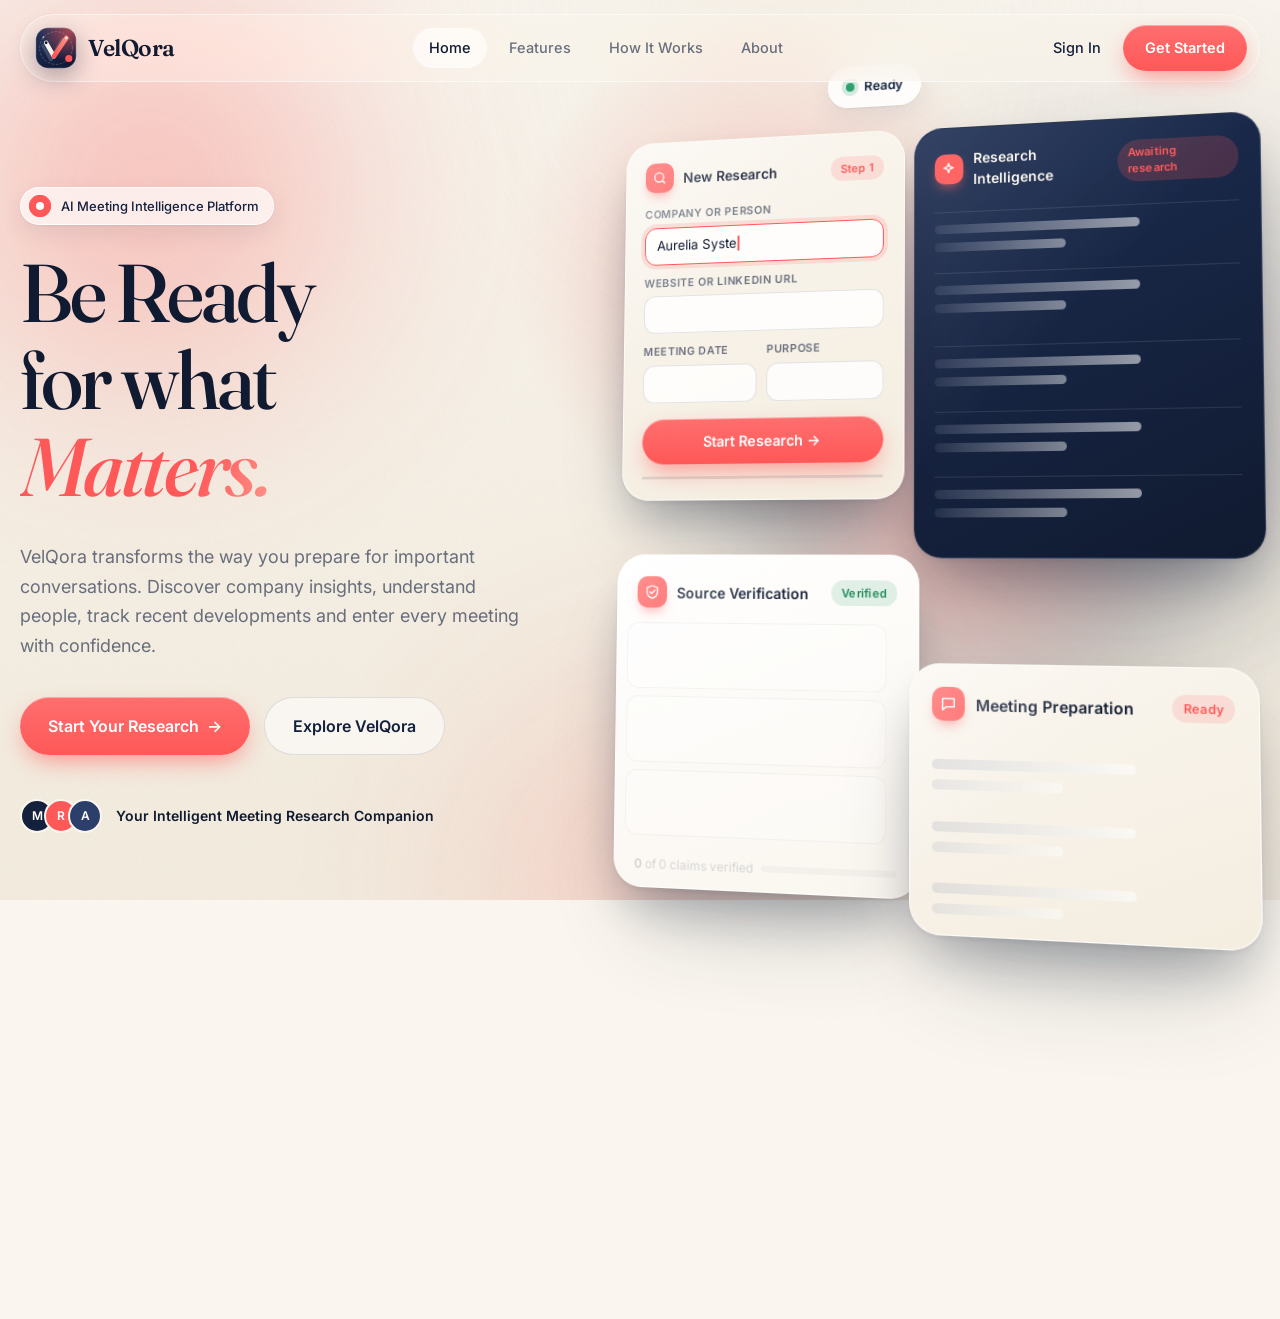
==== frontend/pages/index.html @ d05a7ef5 "Backup existing VelQora application before multi-page platform work. Co-authored-by: Cursor <cursora" ====
<!DOCTYPE html>
<html lang="en">
<head>
<meta charset="UTF-8">
<meta name="viewport" content="width=device-width, initial-scale=1">
<title>VelQora — Be Ready for what Matters</title>
<meta name="description" content="VelQora is an AI meeting intelligence platform: company insights, people research and recent developments before every important conversation.">
<link rel="icon" href="data:image/svg+xml,%3Csvg xmlns='http://www.w3.org/2000/svg' viewBox='0 0 40 40'%3E%3Crect width='40' height='40' rx='11' fill='%23182444'/%3E%3Cpath d='M10.6 15 18 28' stroke='%23F4EDE0' stroke-width='4.2' stroke-linecap='round'/%3E%3Cpath d='M18 28 29.8 10.5' stroke='%23FF5858' stroke-width='4.4' stroke-linecap='round'/%3E%3Ccircle cx='32.2' cy='30' r='2' fill='%23FF5858'/%3E%3C/svg%3E">
<link rel="preconnect" href="https://fonts.googleapis.com">
<link rel="preconnect" href="https://fonts.gstatic.com" crossorigin>
<link href="https://fonts.googleapis.com/css2?family=Fraunces:opsz,wght@9..144,400;9..144,500;9..144,600&family=Inter:wght@400;500;600&display=swap" rel="stylesheet">
<link rel="stylesheet" href="../assets/css/variables.css">
<link rel="stylesheet" href="../assets/css/global.css">
<link rel="stylesheet" href="../assets/css/animations.css">
<link rel="stylesheet" href="../assets/css/components.css">
<link rel="stylesheet" href="../assets/css/responsive.css">
</head>
<body>
<div class="sbar" id="sbar"></div>
<div class="sky"><div class="cloud c1"></div><div class="cloud c2"></div><div class="cloud c3"></div><div class="cloud c4"></div></div>
<div class="spot" id="spot"></div>
<div class="grain"></div>

<!-- NAV -->
<header class="nav" id="nav">
  <a href="#home" class="brand" aria-label="VelQora home">
    <svg class="logo" viewBox="0 0 40 40" aria-hidden="true">
      <defs>
        <linearGradient id="vqBg" x1="0" y1="0" x2=".55" y2="1"><stop offset="0" stop-color="#22355f"/><stop offset="1" stop-color="#111a38"/></linearGradient>
        <radialGradient id="vqGlow" cx=".82" cy=".08" r=".75"><stop offset="0" stop-color="#FF5858" stop-opacity=".6"/><stop offset="1" stop-color="#FF5858" stop-opacity="0"/></radialGradient>
        <linearGradient id="vqCoral" x1=".9" y1="0" x2=".2" y2="1"><stop offset="0" stop-color="#ff8f7f"/><stop offset="1" stop-color="#FF5858"/></linearGradient>
        <linearGradient id="vqCream" x1="0" y1="0" x2="1" y2="1"><stop offset="0" stop-color="#FAF6EF"/><stop offset="1" stop-color="#F4EDE0"/></linearGradient>
      </defs>
      <rect x=".8" y=".8" width="38.4" height="38.4" rx="11.5" fill="url(#vqBg)"/>
      <rect x=".8" y=".8" width="38.4" height="38.4" rx="11.5" fill="url(#vqGlow)"/>
      <rect x=".8" y=".8" width="38.4" height="38.4" rx="11.5" fill="none" stroke="#fff" stroke-opacity=".2" stroke-width="1.2"/>
      <circle class="ring" cx="20" cy="20" r="15.6" fill="none" stroke="#F4EDE0" stroke-opacity=".3" stroke-width=".75" stroke-dasharray="1.5 2.3" stroke-linecap="round"/>
      <path d="M8.2 17.8 15.2 30.4" stroke="#3e4c6d" stroke-width="4.4" stroke-linecap="round" fill="none" opacity=".9"/>
      <path d="M26.6 12.4 18.4 25.8" stroke="#fff" stroke-opacity=".16" stroke-width="4.4" stroke-linecap="round" fill="none"/>
      <path class="st a" pathLength="1" d="M10.6 15 18 28" stroke="url(#vqCream)" stroke-width="4.2" stroke-linecap="round" fill="none"/>
      <path class="st b" pathLength="1" d="M18 28 29.8 10.5" stroke="url(#vqCoral)" stroke-width="4.4" stroke-linecap="round" fill="none"/>
      <circle class="pop" style="animation-delay:.9s" cx="10.6" cy="15" r="1.35" fill="#101A30"/>
      <circle class="pop" style="animation-delay:1.1s" cx="29.8" cy="10.5" r="1.2" fill="#FAF6EF"/>
      <circle class="pop" style="animation-delay:1.2s" cx="8" cy="9.8" r=".9" fill="#b9bccb" opacity=".8"/>
      <circle class="halo2" cx="32.2" cy="30" r="3.4" fill="#FF5858" opacity=".28"/>
      <circle class="pop" style="animation-delay:1.3s" cx="32.2" cy="30" r="1.9" fill="#FF5858"/>
    </svg>
    VelQora
  </a>
  <ul class="links" id="links">
    <li><a href="#home" class="active">Home</a></li>
    <li><a href="#features">Features</a></li>
    <li><a href="#how">How It Works</a></li>
    <li><a href="#about">About</a></li>
  </ul>
  <div class="nav-r">
    <a href="signin.html" class="signin" id="signinLink">Sign In</a>
    <a href="#research" class="btn btn-coral mag">Get Started</a>
    <button class="burger" id="burger" aria-label="Menu"><i></i><i></i><i></i></button>
  </div>
</header>

<main id="home">
  <section class="hero">
    <div>
      <div class="eyebrow rise" style="animation-delay:.1s"><span class="dot"></span>AI Meeting Intelligence Platform</div>
      <h1 aria-label="Be Ready for what Matters.">
        <span class="line"><span class="w" style="animation-delay:.25s">Be</span> <span class="w" style="animation-delay:.33s">Ready</span></span>
        <span class="line"><span class="w" style="animation-delay:.41s">for</span> <span class="w" style="animation-delay:.49s">what</span></span>
        <span class="line"><span class="w" style="animation-delay:.57s"><em>Matters.</em></span></span>
      </h1>
      <p class="lead rise" style="animation-delay:.8s">VelQora transforms the way you prepare for important conversations. Discover company insights, understand people, track recent developments and enter every meeting with confidence.</p>
      <div class="cta rise" style="animation-delay:.95s">
        <a href="#research" class="btn btn-coral mag">Start Your Research <span class="arr">→</span></a>
        <a href="#features" class="btn btn-ghost mag">Explore VelQora</a>
      </div>
      <div class="trust rise" style="animation-delay:1.1s">
        <div class="avatars"><span>M</span><span>R</span><span>A</span></div>
        <span><strong>Your Intelligent Meeting Research Companion</strong></span>
      </div>
    </div>

    <!-- PRODUCT PREVIEW -->
    <div class="scene" id="scene" aria-label="VelQora research workspace preview">
      <div class="stage" id="stage">
        <div class="halo"></div>

        <!-- A. Input -->
        <div class="slot" id="research" style="left:0;top:10px;width:290px;--z:70px;--d:.5s">
          <div class="float" style="--fd:7s">
            <div class="card cream">
              <div class="ch"><div class="ct"><span class="ico"><svg viewBox="0 0 24 24"><circle cx="11" cy="11" r="7"/><path d="m20 20-3.5-3.5"/></svg></span>New Research</div><span class="chip">Step 1</span></div>
              <div class="field"><label>Company or Person</label><div class="inp focus" id="f1"><span id="t1"></span><i class="caret"></i><input id="i1" name="entity" type="text" maxlength="120" autocomplete="off" spellcheck="false" aria-label="Company or person"></div></div>
              <div class="field"><label>Website or LinkedIn URL</label><div class="inp" id="f2"><span id="t2"></span><input id="i2" name="url" type="text" maxlength="300" autocomplete="off" spellcheck="false" aria-label="Website or LinkedIn URL"></div></div>
              <div class="row2">
                <div class="field"><label>Meeting Date</label><div class="inp" id="f3"><span id="t3"></span><input id="i3" name="meeting_time" type="text" maxlength="80" autocomplete="off" aria-label="Meeting date and time"></div></div>
                <div class="field"><label>Purpose</label><div class="inp" id="f4"><span id="t4"></span><input id="i4" name="purpose" type="text" maxlength="200" autocomplete="off" aria-label="Meeting purpose"></div></div>
              </div>
              <button class="btn btn-coral go mag" id="goBtn">Start Research →</button>
              <div class="progress" id="prog"><i></i></div>
              <div class="vq-msg" id="vqMsg" role="alert" hidden></div>
            </div>
          </div>
        </div>

        <!-- B. Intelligence -->
        <div class="slot" style="right:0;top:0;width:340px;--z:30px;--d:.7s">
          <div class="float" style="--fd:8s;--fdl:-2s">
            <div class="card navy" id="intel"></div>
          </div>
        </div>

        <!-- C. Sources -->
        <div class="slot" style="left:14px;bottom:20px;width:300px;--z:110px;--d:.9s">
          <div class="float" style="--fd:6.5s;--fdl:-1s">
            <div class="card soft" id="sources"></div>
          </div>
        </div>

        <!-- D. Prep -->
        <div class="slot" style="right:6px;bottom:0;width:310px;--z:150px;--d:1.1s">
          <div class="float" style="--fd:7.5s;--fdl:-3s">
            <div class="card cream" id="prep"></div>
          </div>
        </div>

        <div class="slot badge-slot" style="left:46%;top:-18px;--z:190px;--d:1.4s">
          <div class="float" style="--fd:5s"><div class="badge" id="badge"><i></i><span id="statusTxt" aria-live="polite">Ready</span></div></div>
        </div>
      </div>
    </div>
  </section>

  <section class="strip">
    <div class="strip-grid" id="features">
      <div class="mini io" style="--i:0"><span class="ico"><svg viewBox="0 0 24 24"><path d="M3 21h18M5 21V7l7-4 7 4v14M9 9h1M14 9h1M9 13h1M14 13h1"/></svg></span><h3>Company Insights</h3><p>Overview, strategy and market position in one place.</p></div>
      <div class="mini io" style="--i:1"><span class="ico"><svg viewBox="0 0 24 24"><circle cx="9" cy="8" r="3.5"/><path d="M2.5 20c.6-3.6 3.2-5.5 6.5-5.5s5.9 1.9 6.5 5.5M16 4.5a3.5 3.5 0 0 1 0 7M18 14.8c2 .6 3.2 2.3 3.5 5.2"/></svg></span><h3>People Intelligence</h3><p>Know who you're meeting and what drives them.</p></div>
      <div class="mini io" style="--i:2"><span class="ico"><svg viewBox="0 0 24 24"><path d="M3 17l5-5 4 4 8-9M15 7h5v5"/></svg></span><h3>Recent Developments</h3><p>News, launches and moves that changed this week.</p></div>
      <div class="mini io" style="--i:3"><span class="ico"><svg viewBox="0 0 24 24"><path d="M12 3l8 3v6c0 4.5-3.2 7.8-8 9-4.8-1.2-8-4.5-8-9V6l8-3zM8.5 12l2.5 2.5L16 9.5"/></svg></span><h3>Verified Sources</h3><p>Every claim traced back to a timestamped source.</p></div>
    </div>
    <div class="how io" id="how">
      <span class="lbl">How it works</span>
      <div class="step"><b>1</b>Enter who you're meeting</div>
      <div class="step"><b>2</b>VelQora researches &amp; verifies</div>
      <div class="step"><b>3</b>Walk in prepared</div>
    </div>
    <p class="about io" id="about"><strong>VelQora</strong> — built for people whose next conversation matters.</p>
  </section>
</main>

<script src="../assets/js/app.js"></script>
<script src="../assets/js/api.js"></script>
<script src="../assets/js/auth.js"></script>
<script src="../assets/js/briefing.js"></script>
<script src="../assets/js/research.js"></script>
</body>
</html>
---- frontend/assets/css/variables.css ----
/* VelQora design tokens — extracted unchanged from the original single-file frontend */
:root{
  --coral:#FF5858; --navy:#14213D; --cream:#F4EDE0; --soft:#FAF6EF; --deep:#101A30;
  --ink-60:rgba(20,33,61,.62); --ink-12:rgba(20,33,61,.12);
  --r-lg:28px; --r-md:18px; --r-sm:12px;
  --shadow-1:0 1px 2px rgba(16,26,48,.06),0 8px 24px rgba(16,26,48,.08);
  --shadow-3d:0 2px 4px rgba(16,26,48,.06),0 24px 48px -12px rgba(16,26,48,.28),0 48px 90px -30px rgba(16,26,48,.3);
  --serif:'Fraunces',Georgia,serif; --sans:'Inter',system-ui,sans-serif;
  --ease:cubic-bezier(.22,1,.36,1);
  --spring:cubic-bezier(.34,1.56,.64,1);
}
---- frontend/assets/css/global.css ----
/* Global reset and base element rules (unchanged) */
*{box-sizing:border-box;margin:0;padding:0}
html{scroll-behavior:smooth}
body{font-family:var(--sans);color:var(--deep);background:var(--soft);overflow-x:hidden;-webkit-font-smoothing:antialiased;line-height:1.5}
a{color:inherit;text-decoration:none}
button{font:inherit;cursor:pointer;border:0;background:none;color:inherit}
[id]{scroll-margin-top:100px}
---- frontend/assets/css/animations.css ----
/* All @keyframes (unchanged) */
@keyframes drift1{to{transform:translate(160px,110px) scale(1.15)}}
@keyframes drift2{to{transform:translate(-140px,90px) scale(1.1)}}
@keyframes drift3{to{transform:translate(120px,-80px) scale(1.2)}}
@keyframes navIn{from{opacity:0;transform:translateX(-50%) translateY(-24px)}}
@keyframes spin{to{transform:rotate(360deg)}}
@keyframes draw{to{stroke-dashoffset:0}}
@keyframes pop{from{opacity:0;transform:scale(0)}to{opacity:1;transform:scale(1)}}
@keyframes beat{50%{transform:scale(1.5);opacity:.35}}
@keyframes ping{from{transform:scale(1);opacity:.8}to{transform:scale(2);opacity:0}}
@keyframes wordIn{to{transform:none;opacity:1;filter:blur(0)}}
@keyframes shine{from{background-position:120% 0}to{background-position:-120% 0}}
@keyframes rise{to{opacity:1;transform:none;filter:blur(0)}}
@keyframes pulse{to{transform:translateZ(-120px) scale(1.12);opacity:.8}}
@keyframes cardIn{from{opacity:0;transform:translateZ(calc(var(--z,0px) - 380px)) translateY(80px) rotateX(24deg) rotateZ(-3deg)}to{opacity:1;transform:translateZ(var(--z,0))}}
@keyframes floaty{from{transform:translateY(-8px) rotateZ(-.4deg)}to{transform:translateY(10px) rotateZ(.4deg)}}
@keyframes blink{50%{opacity:0}}
@keyframes load{to{width:100%}}
@keyframes shim{from{background-position:200% 0}to{background-position:-200% 0}}
@keyframes dotpulse{0%{box-shadow:0 0 0 0 rgba(255,88,88,.5)}100%{box-shadow:0 0 0 9px rgba(255,88,88,0)}}
---- frontend/assets/css/components.css ----
/* Atmosphere, navbar, hero, 3D stage, cards, streaming states, lower strip (unchanged) */
/* ---------- Atmosphere ---------- */
.sky{position:fixed;inset:0;z-index:-3;overflow:hidden;background:linear-gradient(180deg,var(--soft),var(--cream) 90%)}
.cloud{position:absolute;border-radius:50%;filter:blur(90px);opacity:.75;will-change:transform}
.c1{width:620px;height:620px;left:-160px;top:-120px;background:radial-gradient(circle,rgba(255,88,88,.55),transparent 68%);animation:drift1 22s ease-in-out infinite alternate}
.c2{width:700px;height:700px;right:-200px;top:60px;background:radial-gradient(circle,rgba(20,33,61,.38),transparent 68%);animation:drift2 26s ease-in-out infinite alternate}
.c3{width:560px;height:560px;left:30%;bottom:-260px;background:radial-gradient(circle,rgba(255,88,88,.32),transparent 70%);animation:drift3 30s ease-in-out infinite alternate}
.c4{width:480px;height:480px;left:42%;top:-200px;background:radial-gradient(circle,rgba(244,237,224,1),transparent 70%);animation:drift2 18s ease-in-out infinite alternate-reverse}
.spot{position:fixed;left:0;top:0;width:560px;height:560px;border-radius:50%;pointer-events:none;z-index:-2;
  background:radial-gradient(circle,rgba(255,88,88,.26),rgba(255,88,88,0) 65%);
  transform:translate(var(--sx,60vw),var(--sy,30vh)) translate(-50%,-50%);transition:transform .35s ease-out}
.grain{position:fixed;inset:0;z-index:-1;pointer-events:none;opacity:.08;mix-blend-mode:multiply;
  background-image:url("data:image/svg+xml,%3Csvg xmlns='http://www.w3.org/2000/svg' width='160' height='160'%3E%3Cfilter id='n'%3E%3CfeTurbulence type='fractalNoise' baseFrequency='.9' numOctaves='2'/%3E%3C/filter%3E%3Crect width='100%25' height='100%25' filter='url(%23n)'/%3E%3C/svg%3E")}
.sbar{position:fixed;top:0;left:0;height:3px;width:100%;z-index:80;transform-origin:0 50%;transform:scaleX(var(--p,0));
  background:linear-gradient(90deg,var(--coral),#ffa08f)}
/* ---------- Navbar ---------- */
.nav{position:fixed;top:14px;left:50%;transform:translateX(-50%);width:min(1240px,calc(100% - 28px));z-index:50;
  display:flex;align-items:center;justify-content:space-between;padding:10px 12px 10px 14px;border-radius:999px;
  background:rgba(250,246,239,.35);backdrop-filter:blur(18px) saturate(1.4);-webkit-backdrop-filter:blur(18px) saturate(1.4);
  border:1px solid rgba(255,255,255,.55);transition:background .4s,box-shadow .4s;animation:navIn 1s var(--ease) both}
.nav.scrolled{background:rgba(250,246,239,.78);box-shadow:var(--shadow-1)}
.brand{display:flex;align-items:center;gap:11px;font-family:var(--serif);font-weight:600;font-size:23px;letter-spacing:-.02em;color:var(--deep)}
.logo{width:42px;height:42px;overflow:visible;filter:drop-shadow(0 8px 12px rgba(16,26,48,.35));transition:transform .7s var(--spring)}
.brand:hover .logo{transform:rotate(-8deg) scale(1.1)}
.logo .ring{transform-origin:20px 20px;animation:spin 48s linear infinite}
.brand:hover .logo .ring{animation-duration:7s}
.logo .st{stroke-dasharray:1 1;stroke-dashoffset:1;animation:draw 1.1s var(--ease) forwards}
.logo .st.a{animation-delay:.35s}
.logo .st.b{animation-delay:.65s}
.logo .pop{opacity:0;transform-box:fill-box;transform-origin:center;animation:pop .7s var(--spring) forwards}
.logo .halo2{transform-box:fill-box;transform-origin:center;animation:pop .7s var(--spring) 1.4s forwards,beat 2.6s ease-in-out 2.2s infinite}
.links{display:flex;gap:6px;list-style:none}
.links a{display:block;padding:9px 16px;border-radius:999px;font-size:14.5px;font-weight:500;color:var(--ink-60);transition:.3s}
.links a:hover,.links a.active{color:var(--deep);background:rgba(255,255,255,.6)}
.nav-r{display:flex;align-items:center;gap:6px}
.signin{padding:10px 16px;font-size:14.5px;font-weight:500;border-radius:999px;color:var(--navy);transition:.3s}
.signin:hover{background:rgba(255,255,255,.6)}
.btn{position:relative;display:inline-flex;align-items:center;gap:8px;padding:12px 22px;border-radius:999px;font-weight:600;font-size:14.5px;
  transition:transform .35s var(--ease),box-shadow .35s,translate .3s var(--ease),opacity .3s;overflow:hidden}
.btn-coral{background:linear-gradient(180deg,#ff6e6e,var(--coral));color:#fff;box-shadow:0 1px 0 rgba(255,255,255,.4) inset,0 10px 24px -6px rgba(255,88,88,.65)}
.btn-coral:hover{transform:translateY(-2px);box-shadow:0 1px 0 rgba(255,255,255,.4) inset,0 16px 30px -6px rgba(255,88,88,.75)}
.btn-coral::after{content:"";position:absolute;top:0;left:-60%;width:40%;height:100%;background:linear-gradient(90deg,transparent,rgba(255,255,255,.5),transparent);transform:skewX(-20deg);transition:left .7s var(--ease)}
.btn-coral:hover::after{left:130%}
.btn-ghost{background:rgba(255,255,255,.55);border:1px solid var(--ink-12);color:var(--navy);backdrop-filter:blur(8px)}
.btn-ghost:hover{background:#fff;transform:translateY(-2px)}
.btn.busy{pointer-events:none;opacity:.88}
.burger{display:none;width:42px;height:42px;border-radius:50%;background:rgba(255,255,255,.6);align-items:center;justify-content:center;flex-direction:column;gap:5px}
.burger i{display:block;width:18px;height:2px;background:var(--deep);border-radius:2px;transition:.3s}
.burger.open i:nth-child(1){transform:translateY(7px) rotate(45deg)}
.burger.open i:nth-child(2){opacity:0}
.burger.open i:nth-child(3){transform:translateY(-7px) rotate(-45deg)}
/* ---------- Hero ---------- */
.hero{min-height:100vh;display:grid;grid-template-columns:minmax(0,.95fr) minmax(0,1.05fr);align-items:center;gap:40px;
  width:min(1240px,calc(100% - 40px));margin:0 auto;padding:130px 0 60px}
.eyebrow{display:inline-flex;align-items:center;gap:10px;padding:7px 14px 7px 8px;border-radius:999px;background:rgba(255,255,255,.65);
  border:1px solid rgba(255,255,255,.9);box-shadow:var(--shadow-1);font-size:13px;font-weight:500;color:var(--navy);margin-bottom:28px}
.eyebrow .dot{width:22px;height:22px;border-radius:50%;background:var(--coral);display:grid;place-items:center;position:relative}
.eyebrow .dot::before{content:"";width:8px;height:8px;border-radius:50%;background:#fff}
.eyebrow .dot::after{content:"";position:absolute;inset:0;border-radius:50%;border:2px solid var(--coral);animation:ping 2s infinite}
h1{font-family:var(--serif);font-weight:500;font-size:clamp(46px,6.4vw,92px);line-height:.98;letter-spacing:-.035em;color:var(--deep)}
h1 .line{display:block;padding-bottom:.08em}
h1 .w{display:inline-block;opacity:0;transform:translateY(60%) scale(.96);filter:blur(18px);animation:wordIn 1.2s var(--ease) forwards}
h1 em{font-style:italic;background:linear-gradient(110deg,var(--coral) 30%,#ffb1a3 50%,var(--coral) 70%);background-size:250% 100%;
  -webkit-background-clip:text;background-clip:text;color:transparent;animation:shine 5s linear infinite}
.lead{margin-top:28px;max-width:520px;font-size:18px;color:var(--ink-60);line-height:1.65}
.cta{display:flex;flex-wrap:wrap;gap:14px;margin-top:36px}
.cta .btn{padding:16px 28px;font-size:16px}
.cta .btn-coral .arr{transition:transform .35s var(--ease)}
.cta .btn-coral:hover .arr{transform:translateX(5px)}
.trust{display:flex;align-items:center;gap:14px;margin-top:44px;font-size:14px;color:var(--ink-60)}
.avatars{display:flex}
.avatars span{width:34px;height:34px;border-radius:50%;border:2px solid var(--soft);margin-left:-10px;display:grid;place-items:center;font-size:12px;font-weight:600;color:#fff}
.avatars span:first-child{margin-left:0;background:var(--navy)}
.avatars span:nth-child(2){background:var(--coral)}
.avatars span:nth-child(3){background:#2c3f6b}
.trust strong{color:var(--deep);font-weight:600}
.rise{opacity:0;transform:translateY(26px);filter:blur(6px);animation:rise 1s var(--ease) forwards}
/* ---------- 3D Stage ---------- */
.scene{perspective:1600px;perspective-origin:50% 40%;height:760px;position:relative;transform:translateY(calc(var(--scroll,0) * -.05px))}
.stage{position:absolute;inset:0;transform-style:preserve-3d;transform:rotateX(var(--rx,4deg)) rotateY(var(--ry,-12deg));transition:transform .25s ease-out}
.halo{position:absolute;left:8%;top:12%;width:84%;height:76%;border-radius:50%;background:radial-gradient(circle,rgba(255,88,88,.35),rgba(20,33,61,.15) 55%,transparent 72%);filter:blur(50px);transform:translateZ(-120px);animation:pulse 8s ease-in-out infinite alternate}
.slot{position:absolute;transform-style:preserve-3d;transform:translateZ(var(--z,0));opacity:0;animation:cardIn 1.3s var(--ease) forwards;animation-delay:var(--d,.5s)}
.float{transform-style:preserve-3d;animation:floaty var(--fd,7s) ease-in-out infinite alternate;animation-delay:var(--fdl,0s)}
.card{position:relative;border-radius:var(--r-lg);padding:20px;box-shadow:var(--shadow-3d);transform-style:preserve-3d;
  border:1px solid rgba(255,255,255,.7);will-change:transform;
  transform:perspective(900px) rotateX(var(--tx,0deg)) rotateY(var(--ty,0deg));
  transition:transform .25s ease-out,box-shadow .5s}
.card::before{content:"";position:absolute;inset:0;border-radius:inherit;pointer-events:none;
  background:linear-gradient(135deg,rgba(255,255,255,.55),transparent 40%);opacity:.7}
.card::after{content:"";position:absolute;inset:0;border-radius:inherit;pointer-events:none;opacity:0;transition:opacity .4s;
  background:radial-gradient(260px circle at var(--mx,50%) var(--my,50%),rgba(255,255,255,.5),transparent 60%)}
.card.navy::after{background:radial-gradient(260px circle at var(--mx,50%) var(--my,50%),rgba(255,120,110,.28),transparent 60%)}
.card:hover{transform:perspective(900px) translateZ(40px) rotateX(var(--tx,0deg)) rotateY(var(--ty,0deg)) scale(1.025);box-shadow:0 2px 4px rgba(16,26,48,.06),0 40px 70px -14px rgba(16,26,48,.4)}
.card:hover::after{opacity:1}
.card.cream{background:linear-gradient(160deg,var(--soft),var(--cream))}
.card.soft{background:linear-gradient(160deg,#fff,var(--soft))}
.card.navy{background:linear-gradient(155deg,#1d2e53,var(--deep));color:var(--soft);border-color:rgba(255,255,255,.12)}
.card.navy::before{background:linear-gradient(135deg,rgba(255,255,255,.14),transparent 45%)}
.ch{display:flex;align-items:center;justify-content:space-between;margin-bottom:14px}
.ct{display:flex;align-items:center;gap:10px;font-weight:600;font-size:14px}
.ico{width:30px;height:30px;border-radius:10px;background:var(--coral);display:grid;place-items:center;box-shadow:0 6px 12px -4px rgba(255,88,88,.7)}
.ico svg{width:16px;height:16px;stroke:#fff;fill:none;stroke-width:2;stroke-linecap:round;stroke-linejoin:round}
.chip{font-size:11px;font-weight:600;padding:4px 10px;border-radius:999px;background:rgba(255,88,88,.14);color:var(--coral);letter-spacing:.02em}
.navy .chip{background:rgba(255,88,88,.2)}
.chip.ok{background:rgba(46,160,110,.14);color:#1f8a5b}
/* input card */
.field{margin-bottom:10px}
.field label{display:block;font-size:11px;font-weight:600;color:var(--ink-60);text-transform:uppercase;letter-spacing:.06em;margin-bottom:5px}
.inp{display:flex;align-items:center;min-height:38px;padding:0 12px;border-radius:var(--r-sm);background:rgba(255,255,255,.8);border:1px solid var(--ink-12);font-size:13.5px;color:var(--deep);transition:.3s;white-space:nowrap;overflow:hidden}
.inp.focus{border-color:var(--coral);box-shadow:0 0 0 4px rgba(255,88,88,.15)}
.caret{display:inline-block;width:1.5px;height:15px;background:var(--coral);margin-left:1px;animation:blink 1s steps(2) infinite}
.row2{display:grid;grid-template-columns:1fr 1fr;gap:10px}
.go{width:100%;margin-top:6px;justify-content:center;padding:12px}
.progress{height:3px;border-radius:3px;background:var(--ink-12);margin-top:12px;overflow:hidden}
.progress i{display:block;height:100%;width:0;background:linear-gradient(90deg,var(--coral),#ff9a8a);border-radius:3px}
.progress.run i{animation:load 7s linear forwards}
/* streaming states */
.sec,.src,.pgroup,.verify{transition:opacity .6s,transform .7s var(--ease)}
.pending{position:relative;transform:translateY(8px)}
.pending>*{opacity:0}
.pending::after{content:"";position:absolute;left:0;top:12px;height:9px;width:68%;border-radius:6px;
  background:linear-gradient(90deg,rgba(130,140,170,.18),rgba(255,255,255,.55),rgba(130,140,170,.18));background-size:200% 100%;animation:shim 1.3s linear infinite}
.pending::before{content:"";position:absolute;left:0;top:30px;height:9px;width:44%;border-radius:6px;
  background:linear-gradient(90deg,rgba(130,140,170,.14),rgba(255,255,255,.45),rgba(130,140,170,.14));background-size:200% 100%;animation:shim 1.3s linear infinite .2s}
.wd{display:inline-block;opacity:0;filter:blur(5px);transform:translateY(3px);transition:opacity .45s,filter .45s,transform .45s}
.wd.on{opacity:1;filter:none;transform:none}
/* intelligence card */
.sec{padding:10px 0;border-top:1px solid rgba(255,255,255,.1)}
.sec:first-of-type{border-top:0;padding-top:0}
.sec h4{font-size:10.5px;text-transform:uppercase;letter-spacing:.1em;color:var(--coral);margin-bottom:5px;font-weight:600}
.sec p,.sec li{font-size:12.5px;line-height:1.5;color:rgba(250,246,239,.82)}
.sec ul{list-style:none}
.sec li{display:flex;gap:8px;padding:2px 0}
.sec li::before{content:"";flex:none;width:5px;height:5px;border-radius:50%;background:var(--coral);margin-top:7px}
.people{display:flex;gap:8px;flex-wrap:wrap}
.person{display:flex;align-items:center;gap:8px;padding:5px 10px 5px 5px;border-radius:999px;background:rgba(255,255,255,.08);font-size:12px}
.person b{width:22px;height:22px;border-radius:50%;background:var(--coral);display:grid;place-items:center;font-size:10px;color:#fff}
.person small{opacity:.6;margin-left:2px}
.tags{display:flex;gap:6px;flex-wrap:wrap}
.tags span{font-size:11px;padding:3px 9px;border-radius:999px;border:1px solid rgba(255,255,255,.18);color:rgba(250,246,239,.85)}
/* sources */
.src{display:flex;align-items:center;gap:10px;padding:9px 10px;margin-bottom:7px;border-radius:var(--r-sm);background:rgba(255,255,255,.75);border:1px solid var(--ink-12)}
.src:not(.pending):hover{transform:translateX(4px);background:#fff}
.src.pending::after,.src.pending::before{display:none}
.src.pending{opacity:.35;transform:translateX(-10px)}
.src.pending>*{opacity:.0}
.src .fav{width:26px;height:26px;border-radius:8px;background:var(--navy);color:var(--cream);font-size:11px;font-weight:600;display:grid;place-items:center;flex:none}
.src .m{flex:1;min-width:0}
.src .m b{display:block;font-size:12.5px;font-weight:600;white-space:nowrap;overflow:hidden;text-overflow:ellipsis}
.src .m a{font-size:11px;color:var(--coral)}
.src .m a:hover{text-decoration:underline}
.src time{font-size:10.5px;color:var(--ink-60);white-space:nowrap}
.tick{width:18px;height:18px;border-radius:50%;background:#2ea06e;display:grid;place-items:center;flex:none;transform:scale(0);transition:transform .5s var(--spring) .3s}
.tick svg{width:10px;height:10px;stroke:#fff;fill:none;stroke-width:3;stroke-linecap:round;stroke-linejoin:round}
.src:not(.pending) .tick{transform:scale(1)}
.verify{display:flex;align-items:center;gap:8px;margin-top:10px;font-size:12px;color:var(--ink-60)}
.verify .bar{flex:1;height:6px;border-radius:6px;background:var(--ink-12);overflow:hidden}
.verify .bar i{display:block;height:100%;width:var(--pct,90%);border-radius:6px;background:linear-gradient(90deg,#2ea06e,#6ad3a0);transition:width 1.6s var(--ease)}
.verify.pending::before,.verify.pending::after{display:none}
.verify.pending .bar i{width:0}
.verify.pending>*{opacity:.25}
/* prep */
.pgroup{margin-bottom:10px}
.pgroup:last-child{margin-bottom:0}
.pgroup h4{font-size:10.5px;text-transform:uppercase;letter-spacing:.1em;color:var(--coral);font-weight:600;margin-bottom:5px}
.pgroup li{list-style:none;display:flex;gap:8px;font-size:12.5px;padding:2.5px 0;color:var(--navy)}
.pgroup li::before{content:"→";color:var(--coral);font-weight:600}
/* floating status badge */
.badge{position:absolute;white-space:nowrap;padding:9px 16px;border-radius:999px;background:rgba(255,255,255,.88);backdrop-filter:blur(10px);box-shadow:var(--shadow-1);
  font-size:12px;font-weight:600;color:var(--navy);display:flex;align-items:center;gap:9px;border:1px solid #fff;transform:translateX(-50%)}
.badge i{width:8px;height:8px;border-radius:50%;background:#2ea06e;box-shadow:0 0 0 4px rgba(46,160,110,.2);transition:.4s}
.badge.busy i{background:var(--coral);animation:dotpulse 1s ease-in-out infinite}
/* ---------- Lower strip ---------- */
.strip{width:min(1240px,calc(100% - 40px));margin:0 auto;padding:0 0 70px;display:grid;gap:18px}
.strip-grid{display:grid;grid-template-columns:repeat(4,1fr);gap:16px}
.mini{padding:22px;border-radius:var(--r-md);background:rgba(255,255,255,.55);border:1px solid rgba(255,255,255,.9);backdrop-filter:blur(10px);box-shadow:var(--shadow-1);transition:transform .5s var(--ease),box-shadow .5s,opacity .9s var(--ease)}
.mini:hover{transform:translateY(-6px) rotateX(4deg);box-shadow:var(--shadow-3d)}
.mini .ico{margin-bottom:14px}
.mini h3{font-family:var(--serif);font-weight:500;font-size:19px;margin-bottom:4px}
.mini p{font-size:13.5px;color:var(--ink-60)}
.how{display:flex;flex-wrap:wrap;align-items:center;gap:12px;padding:20px 24px;border-radius:var(--r-lg);background:var(--deep);color:var(--soft);box-shadow:var(--shadow-3d)}
.how .lbl{font-family:var(--serif);font-size:20px;margin-right:auto}
.step{display:flex;align-items:center;gap:10px;font-size:14px}
.step b{width:28px;height:28px;border-radius:50%;background:var(--coral);display:grid;place-items:center;font-size:13px}
.step+.step::before{content:"";width:36px;height:1px;background:rgba(255,255,255,.25);margin-right:6px}
.about{text-align:center;font-size:13.5px;color:var(--ink-60);padding-top:10px}
.about strong{font-family:var(--serif);color:var(--deep)}
.js .io{opacity:0;transform:translateY(40px) scale(.97);filter:blur(6px);transition:opacity .9s var(--ease),transform .9s var(--ease),filter .9s var(--ease);transition-delay:calc(var(--i,0) * 90ms)}
.js .io.in{opacity:1;transform:none;filter:none}
.js .mini.io.in{transition:transform .5s var(--ease),box-shadow .5s,opacity .9s var(--ease)}
/* ---------- Responsive ---------- */

/* ============================================================
   Backend-integration additions.
   These style ONLY new states/elements (real inputs layered over the
   original demo text, error line, auth + briefing pages). Nothing above
   is modified, so the landing page looks identical.
   ============================================================ */
.inp{position:relative}
.inp input{position:absolute;inset:0;width:100%;height:100%;padding:0 12px;border:0;outline:0;background:transparent;font:inherit;color:inherit;border-radius:inherit}
.inp:focus-within{border-color:var(--coral);box-shadow:0 0 0 4px rgba(255,88,88,.15)}
.inp.vq-active>span,.inp.vq-active>.caret{display:none}
.progress i{transition:width .6s var(--ease)}
.vq-msg{margin-top:10px;font-size:12px;line-height:1.45;color:#c23a3a;font-weight:500}
.vq-msg[hidden]{display:none}
.vq-msg.info{color:var(--ink-60)}
a.chip{display:inline-block}
a.chip[href]{cursor:pointer}
a.chip[href]:hover{background:rgba(255,88,88,.24)}
.vq-note{font-size:12px;color:var(--ink-60)}

/* ---------- Auth page ---------- */
.auth-wrap{min-height:100vh;display:grid;place-items:center;padding:110px 20px 40px}
.auth-card{width:min(420px,100%)}
.auth-card h1{font-size:34px;line-height:1.05;margin-bottom:6px}
.auth-card .sub{font-size:13.5px;color:var(--ink-60);margin-bottom:18px}
.auth-card .field input{width:100%;min-height:42px;padding:0 12px;border-radius:var(--r-sm);background:rgba(255,255,255,.8);border:1px solid var(--ink-12);font:inherit;font-size:14px;color:var(--deep);outline:0;transition:.3s}
.auth-card .field input:focus{border-color:var(--coral);box-shadow:0 0 0 4px rgba(255,88,88,.15)}
.auth-card .btn{width:100%;justify-content:center;margin-top:8px}
.auth-card .switch{margin-top:14px;text-align:center;font-size:13px;color:var(--ink-60)}
.auth-card .switch button{color:var(--coral);font-weight:600}

/* ---------- Full briefing page ---------- */
.brief-page{width:min(920px,calc(100% - 32px));margin:0 auto;padding:110px 0 70px}
.brief-head h1{font-size:clamp(34px,5vw,56px);line-height:1.02}
.brief-meta{display:flex;flex-wrap:wrap;gap:8px 18px;margin-top:12px;font-size:13px;color:var(--ink-60)}
.brief-bar{display:flex;align-items:center;gap:10px;margin:18px 0 6px;font-size:13px;color:var(--ink-60)}
.brief-bar .bar{flex:1;height:6px;border-radius:6px;background:var(--ink-12);overflow:hidden}
.brief-bar .bar i{display:block;height:100%;border-radius:6px;background:linear-gradient(90deg,#2ea06e,#6ad3a0)}
.bsec{margin-top:16px;padding:20px 22px;border-radius:var(--r-md);background:rgba(255,255,255,.7);border:1px solid rgba(255,255,255,.9);box-shadow:var(--shadow-1)}
.bsec h2{font-family:var(--serif);font-weight:500;font-size:21px;margin-bottom:8px;display:flex;align-items:center;gap:10px;flex-wrap:wrap}
.bsec p,.bsec li{font-size:14px;line-height:1.55;color:var(--navy)}
.bsec ul{list-style:none}
.bsec li{display:flex;gap:9px;padding:3px 0}
.bsec li::before{content:"";flex:none;width:5px;height:5px;border-radius:50%;background:var(--coral);margin-top:9px}
.bsec .refs{font-size:11px;color:var(--coral);font-weight:600;margin-left:4px}
.bsec .refs a:hover{text-decoration:underline}
.bsec .muted{color:var(--ink-60)}
.bsec .tag-ai{font-size:10.5px;font-weight:600;padding:2px 8px;border-radius:999px;background:rgba(20,33,61,.08);color:var(--navy);margin-left:6px;white-space:nowrap}
.bsrc{display:flex;gap:10px;padding:8px 0;border-top:1px solid var(--ink-12);font-size:13px}
.bsrc:first-of-type{border-top:0}
.bsrc b{color:var(--coral);flex:none;min-width:30px}
.bsrc a{color:var(--navy);font-weight:600}
.bsrc a:hover{text-decoration:underline}
.bsrc small{display:block;color:var(--ink-60);font-size:11.5px}
.brief-actions{display:flex;gap:10px;margin-top:18px;flex-wrap:wrap}
@media print{
  .nav,.sky,.spot,.grain,.sbar,.brief-actions{display:none!important}
  body{background:#fff}
  .brief-page{padding-top:0;width:100%}
  .bsec{box-shadow:none;break-inside:avoid;background:#fff;border-color:#ddd}
}

/* sources that are retrieved but not verified show no green tick */
.src.unv .tick{display:none}
---- frontend/assets/css/responsive.css ----
/* Responsive and reduced-motion media queries (unchanged, kept last in cascade order) */
@media(max-width:1080px){
  .hero{grid-template-columns:1fr;padding-top:120px}
  .lead{max-width:640px}
  .scene{height:780px;max-width:640px;margin:0 auto;width:100%}
  .strip-grid{grid-template-columns:repeat(2,1fr)}
}
@media(max-width:860px){
  .links{position:absolute;top:calc(100% + 10px);left:0;right:0;flex-direction:column;padding:12px;border-radius:24px;
    background:rgba(250,246,239,.96);backdrop-filter:blur(18px);box-shadow:var(--shadow-3d);opacity:0;pointer-events:none;transform:translateY(-10px);transition:.35s var(--ease)}
  .links.open{opacity:1;pointer-events:auto;transform:none}
  .burger{display:flex}
  .signin{display:none}
}
@media(max-width:640px){
  .nav .btn-coral{padding:10px 16px;font-size:13.5px}
  .scene{perspective:none;height:auto;transform:none}
  .stage{position:relative;transform:none!important;display:grid;gap:18px}
  .halo,.badge-slot,.spot{display:none}
  .slot{position:relative!important;inset:auto!important;width:100%!important;transform:none;animation:rise .9s var(--ease) forwards;animation-delay:var(--d)}
  .card,.card:hover{transform:none}
  .strip-grid{grid-template-columns:1fr}
  .how .lbl{width:100%}
  .step+.step::before{display:none}
}
@media(prefers-reduced-motion:reduce){
  *{animation-duration:.01ms!important;animation-iteration-count:1!important;transition:none!important}
  h1 .w,.rise,.slot,.logo .st,.logo .pop,.logo .halo2{opacity:1!important;transform:none!important;filter:none!important;stroke-dashoffset:0!important}
}
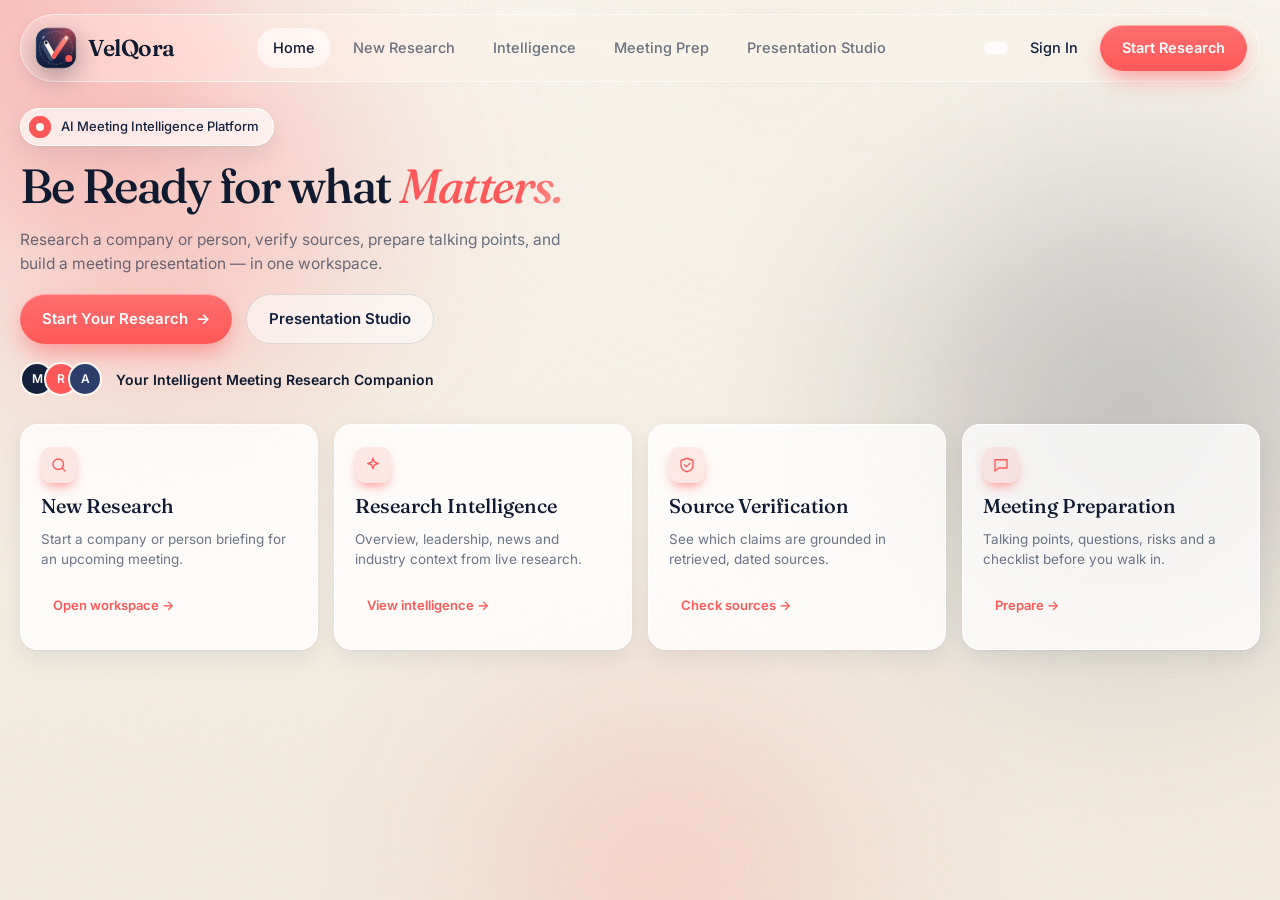
==== commit 3feaa413: "Part 1: Complete project audit and multi-page foundation setup" ====
--- a/frontend/pages/index.html
+++ b/frontend/pages/index.html
@@ -13,6 +13,7 @@
 <link rel="stylesheet" href="../assets/css/global.css">
 <link rel="stylesheet" href="../assets/css/animations.css">
 <link rel="stylesheet" href="../assets/css/components.css">
+<link rel="stylesheet" href="../assets/css/dashboard.css">
 <link rel="stylesheet" href="../assets/css/responsive.css">
 </head>
 <body>
@@ -20,138 +21,56 @@
 <div class="sky"><div class="cloud c1"></div><div class="cloud c2"></div><div class="cloud c3"></div><div class="cloud c4"></div></div>
 <div class="spot" id="spot"></div>
 <div class="grain"></div>
-
-<!-- NAV -->
-<header class="nav" id="nav">
-  <a href="#home" class="brand" aria-label="VelQora home">
-    <svg class="logo" viewBox="0 0 40 40" aria-hidden="true">
-      <defs>
-        <linearGradient id="vqBg" x1="0" y1="0" x2=".55" y2="1"><stop offset="0" stop-color="#22355f"/><stop offset="1" stop-color="#111a38"/></linearGradient>
-        <radialGradient id="vqGlow" cx=".82" cy=".08" r=".75"><stop offset="0" stop-color="#FF5858" stop-opacity=".6"/><stop offset="1" stop-color="#FF5858" stop-opacity="0"/></radialGradient>
-        <linearGradient id="vqCoral" x1=".9" y1="0" x2=".2" y2="1"><stop offset="0" stop-color="#ff8f7f"/><stop offset="1" stop-color="#FF5858"/></linearGradient>
-        <linearGradient id="vqCream" x1="0" y1="0" x2="1" y2="1"><stop offset="0" stop-color="#FAF6EF"/><stop offset="1" stop-color="#F4EDE0"/></linearGradient>
-      </defs>
-      <rect x=".8" y=".8" width="38.4" height="38.4" rx="11.5" fill="url(#vqBg)"/>
-      <rect x=".8" y=".8" width="38.4" height="38.4" rx="11.5" fill="url(#vqGlow)"/>
-      <rect x=".8" y=".8" width="38.4" height="38.4" rx="11.5" fill="none" stroke="#fff" stroke-opacity=".2" stroke-width="1.2"/>
-      <circle class="ring" cx="20" cy="20" r="15.6" fill="none" stroke="#F4EDE0" stroke-opacity=".3" stroke-width=".75" stroke-dasharray="1.5 2.3" stroke-linecap="round"/>
-      <path d="M8.2 17.8 15.2 30.4" stroke="#3e4c6d" stroke-width="4.4" stroke-linecap="round" fill="none" opacity=".9"/>
-      <path d="M26.6 12.4 18.4 25.8" stroke="#fff" stroke-opacity=".16" stroke-width="4.4" stroke-linecap="round" fill="none"/>
-      <path class="st a" pathLength="1" d="M10.6 15 18 28" stroke="url(#vqCream)" stroke-width="4.2" stroke-linecap="round" fill="none"/>
-      <path class="st b" pathLength="1" d="M18 28 29.8 10.5" stroke="url(#vqCoral)" stroke-width="4.4" stroke-linecap="round" fill="none"/>
-      <circle class="pop" style="animation-delay:.9s" cx="10.6" cy="15" r="1.35" fill="#101A30"/>
-      <circle class="pop" style="animation-delay:1.1s" cx="29.8" cy="10.5" r="1.2" fill="#FAF6EF"/>
-      <circle class="pop" style="animation-delay:1.2s" cx="8" cy="9.8" r=".9" fill="#b9bccb" opacity=".8"/>
-      <circle class="halo2" cx="32.2" cy="30" r="3.4" fill="#FF5858" opacity=".28"/>
-      <circle class="pop" style="animation-delay:1.3s" cx="32.2" cy="30" r="1.9" fill="#FF5858"/>
-    </svg>
-    VelQora
-  </a>
-  <ul class="links" id="links">
-    <li><a href="#home" class="active">Home</a></li>
-    <li><a href="#features">Features</a></li>
-    <li><a href="#how">How It Works</a></li>
-    <li><a href="#about">About</a></li>
-  </ul>
-  <div class="nav-r">
-    <a href="signin.html" class="signin" id="signinLink">Sign In</a>
-    <a href="#research" class="btn btn-coral mag">Get Started</a>
-    <button class="burger" id="burger" aria-label="Menu"><i></i><i></i><i></i></button>
-  </div>
-</header>
-
+<header class="nav" id="nav"></header>
 <main id="home">
-  <section class="hero">
+  <section class="hero hero-compact">
     <div>
       <div class="eyebrow rise" style="animation-delay:.1s"><span class="dot"></span>AI Meeting Intelligence Platform</div>
       <h1 aria-label="Be Ready for what Matters.">
-        <span class="line"><span class="w" style="animation-delay:.25s">Be</span> <span class="w" style="animation-delay:.33s">Ready</span></span>
-        <span class="line"><span class="w" style="animation-delay:.41s">for</span> <span class="w" style="animation-delay:.49s">what</span></span>
-        <span class="line"><span class="w" style="animation-delay:.57s"><em>Matters.</em></span></span>
+        <span class="line"><span class="w" style="animation-delay:.2s">Be Ready for what</span> <span class="w" style="animation-delay:.32s"><em>Matters.</em></span></span>
       </h1>
-      <p class="lead rise" style="animation-delay:.8s">VelQora transforms the way you prepare for important conversations. Discover company insights, understand people, track recent developments and enter every meeting with confidence.</p>
-      <div class="cta rise" style="animation-delay:.95s">
-        <a href="#research" class="btn btn-coral mag">Start Your Research <span class="arr">→</span></a>
-        <a href="#features" class="btn btn-ghost mag">Explore VelQora</a>
+      <p class="lead rise" style="animation-delay:.5s">Research a company or person, verify sources, prepare talking points, and build a meeting presentation — in one workspace.</p>
+      <div class="cta rise" style="animation-delay:.65s">
+        <a href="research.html" class="btn btn-coral mag" id="startResearchCta">Start Your Research <span class="arr">→</span></a>
+        <a href="studio.html" class="btn btn-ghost mag">Presentation Studio</a>
       </div>
-      <div class="trust rise" style="animation-delay:1.1s">
+      <div class="trust rise" style="animation-delay:.8s">
         <div class="avatars"><span>M</span><span>R</span><span>A</span></div>
         <span><strong>Your Intelligent Meeting Research Companion</strong></span>
       </div>
     </div>
-
-    <!-- PRODUCT PREVIEW -->
-    <div class="scene" id="scene" aria-label="VelQora research workspace preview">
-      <div class="stage" id="stage">
-        <div class="halo"></div>
-
-        <!-- A. Input -->
-        <div class="slot" id="research" style="left:0;top:10px;width:290px;--z:70px;--d:.5s">
-          <div class="float" style="--fd:7s">
-            <div class="card cream">
-              <div class="ch"><div class="ct"><span class="ico"><svg viewBox="0 0 24 24"><circle cx="11" cy="11" r="7"/><path d="m20 20-3.5-3.5"/></svg></span>New Research</div><span class="chip">Step 1</span></div>
-              <div class="field"><label>Company or Person</label><div class="inp focus" id="f1"><span id="t1"></span><i class="caret"></i><input id="i1" name="entity" type="text" maxlength="120" autocomplete="off" spellcheck="false" aria-label="Company or person"></div></div>
-              <div class="field"><label>Website or LinkedIn URL</label><div class="inp" id="f2"><span id="t2"></span><input id="i2" name="url" type="text" maxlength="300" autocomplete="off" spellcheck="false" aria-label="Website or LinkedIn URL"></div></div>
-              <div class="row2">
-                <div class="field"><label>Meeting Date</label><div class="inp" id="f3"><span id="t3"></span><input id="i3" name="meeting_time" type="text" maxlength="80" autocomplete="off" aria-label="Meeting date and time"></div></div>
-                <div class="field"><label>Purpose</label><div class="inp" id="f4"><span id="t4"></span><input id="i4" name="purpose" type="text" maxlength="200" autocomplete="off" aria-label="Meeting purpose"></div></div>
-              </div>
-              <button class="btn btn-coral go mag" id="goBtn">Start Research →</button>
-              <div class="progress" id="prog"><i></i></div>
-              <div class="vq-msg" id="vqMsg" role="alert" hidden></div>
-            </div>
-          </div>
-        </div>
-
-        <!-- B. Intelligence -->
-        <div class="slot" style="right:0;top:0;width:340px;--z:30px;--d:.7s">
-          <div class="float" style="--fd:8s;--fdl:-2s">
-            <div class="card navy" id="intel"></div>
-          </div>
-        </div>
-
-        <!-- C. Sources -->
-        <div class="slot" style="left:14px;bottom:20px;width:300px;--z:110px;--d:.9s">
-          <div class="float" style="--fd:6.5s;--fdl:-1s">
-            <div class="card soft" id="sources"></div>
-          </div>
-        </div>
-
-        <!-- D. Prep -->
-        <div class="slot" style="right:6px;bottom:0;width:310px;--z:150px;--d:1.1s">
-          <div class="float" style="--fd:7.5s;--fdl:-3s">
-            <div class="card cream" id="prep"></div>
-          </div>
-        </div>
-
-        <div class="slot badge-slot" style="left:46%;top:-18px;--z:190px;--d:1.4s">
-          <div class="float" style="--fd:5s"><div class="badge" id="badge"><i></i><span id="statusTxt" aria-live="polite">Ready</span></div></div>
-        </div>
-      </div>
-    </div>
   </section>
-
-  <section class="strip">
-    <div class="strip-grid" id="features">
-      <div class="mini io" style="--i:0"><span class="ico"><svg viewBox="0 0 24 24"><path d="M3 21h18M5 21V7l7-4 7 4v14M9 9h1M14 9h1M9 13h1M14 13h1"/></svg></span><h3>Company Insights</h3><p>Overview, strategy and market position in one place.</p></div>
-      <div class="mini io" style="--i:1"><span class="ico"><svg viewBox="0 0 24 24"><circle cx="9" cy="8" r="3.5"/><path d="M2.5 20c.6-3.6 3.2-5.5 6.5-5.5s5.9 1.9 6.5 5.5M16 4.5a3.5 3.5 0 0 1 0 7M18 14.8c2 .6 3.2 2.3 3.5 5.2"/></svg></span><h3>People Intelligence</h3><p>Know who you're meeting and what drives them.</p></div>
-      <div class="mini io" style="--i:2"><span class="ico"><svg viewBox="0 0 24 24"><path d="M3 17l5-5 4 4 8-9M15 7h5v5"/></svg></span><h3>Recent Developments</h3><p>News, launches and moves that changed this week.</p></div>
-      <div class="mini io" style="--i:3"><span class="ico"><svg viewBox="0 0 24 24"><path d="M12 3l8 3v6c0 4.5-3.2 7.8-8 9-4.8-1.2-8-4.5-8-9V6l8-3zM8.5 12l2.5 2.5L16 9.5"/></svg></span><h3>Verified Sources</h3><p>Every claim traced back to a timestamped source.</p></div>
-    </div>
-    <div class="how io" id="how">
-      <span class="lbl">How it works</span>
-      <div class="step"><b>1</b>Enter who you're meeting</div>
-      <div class="step"><b>2</b>VelQora researches &amp; verifies</div>
-      <div class="step"><b>3</b>Walk in prepared</div>
-    </div>
-    <p class="about io" id="about"><strong>VelQora</strong> — built for people whose next conversation matters.</p>
+  <section class="dash-grid" aria-label="Product areas">
+    <a class="feat-card io" href="research.html">
+      <span class="ico"><svg viewBox="0 0 24 24"><circle cx="11" cy="11" r="7"/><path d="m20 20-3.5-3.5"/></svg></span>
+      <h3>New Research</h3>
+      <p>Start a company or person briefing for an upcoming meeting.</p>
+      <span class="go">Open workspace →</span>
+    </a>
+    <a class="feat-card io" href="intelligence.html">
+      <span class="ico"><svg viewBox="0 0 24 24"><path d="M12 3l1.8 5.2L19 10l-5.2 1.8L12 17l-1.8-5.2L5 10l5.2-1.8z"/></svg></span>
+      <h3>Research Intelligence</h3>
+      <p>Overview, leadership, news and industry context from live research.</p>
+      <span class="go">View intelligence →</span>
+    </a>
+    <a class="feat-card io" href="intelligence.html#verification">
+      <span class="ico"><svg viewBox="0 0 24 24"><path d="M12 3l8 3v6c0 4.5-3.2 7.8-8 9-4.8-1.2-8-4.5-8-9V6l8-3zM8.5 12l2.5 2.5L16 9.5"/></svg></span>
+      <h3>Source Verification</h3>
+      <p>See which claims are grounded in retrieved, dated sources.</p>
+      <span class="go">Check sources →</span>
+    </a>
+    <a class="feat-card io" href="meeting.html">
+      <span class="ico"><svg viewBox="0 0 24 24"><path d="M4 5h16v11H9l-5 4z"/></svg></span>
+      <h3>Meeting Preparation</h3>
+      <p>Talking points, questions, risks and a checklist before you walk in.</p>
+      <span class="go">Prepare →</span>
+    </a>
   </section>
 </main>
-
 <script src="../assets/js/app.js"></script>
 <script src="../assets/js/api.js"></script>
+<script src="../assets/js/context.js"></script>
+<script src="../assets/js/nav.js"></script>
 <script src="../assets/js/auth.js"></script>
-<script src="../assets/js/briefing.js"></script>
-<script src="../assets/js/research.js"></script>
 </body>
 </html>
--- a/frontend/assets/css/variables.css
+++ b/frontend/assets/css/variables.css
@@ -8,4 +8,6 @@
   --serif:'Fraunces',Georgia,serif; --sans:'Inter',system-ui,sans-serif;
   --ease:cubic-bezier(.22,1,.36,1);
   --spring:cubic-bezier(.34,1.56,.64,1);
+  --ok:#2ea06e; --warn:#c9892a; --bad:#c23a3a;
+  --panel:rgba(255,255,255,.78);
 }
--- a/frontend/assets/css/global.css
+++ b/frontend/assets/css/global.css
@@ -1,7 +1,20 @@
-/* Global reset and base element rules (unchanged) */
+/* Global reset and base element rules */
 *{box-sizing:border-box;margin:0;padding:0}
 html{scroll-behavior:smooth}
 body{font-family:var(--sans);color:var(--deep);background:var(--soft);overflow-x:hidden;-webkit-font-smoothing:antialiased;line-height:1.5}
 a{color:inherit;text-decoration:none}
 button{font:inherit;cursor:pointer;border:0;background:none;color:inherit}
 [id]{scroll-margin-top:100px}
+:focus-visible{outline:2px solid var(--coral);outline-offset:3px}
+.app-main{padding:96px 0 64px}
+.page-wrap{width:min(1120px,calc(100% - 36px));margin:0 auto}
+.page-kicker{font-size:13px;font-weight:600;color:var(--coral);letter-spacing:.04em;text-transform:uppercase;margin-bottom:8px}
+.page-title{font-family:var(--serif);font-weight:500;font-size:clamp(28px,3.4vw,40px);letter-spacing:-.03em;line-height:1.15;color:var(--deep)}
+.page-lead{margin-top:8px;max-width:620px;font-size:15.5px;color:var(--ink-60);line-height:1.55}
+.flow-nav{display:flex;flex-wrap:wrap;gap:10px;margin-top:28px}
+.user-chip{display:inline-flex;align-items:center;gap:8px;padding:6px 12px;border-radius:999px;background:rgba(255,255,255,.7);font-size:13px;font-weight:500;color:var(--navy)}
+.user-chip b{width:24px;height:24px;border-radius:50%;background:var(--navy);color:#fff;display:grid;place-items:center;font-size:11px}
+.empty-state{padding:28px;border-radius:var(--r-md);background:rgba(255,255,255,.7);border:1px dashed var(--ink-12);color:var(--ink-60);text-align:center}
+.sr-only{position:absolute;width:1px;height:1px;padding:0;margin:-1px;overflow:hidden;clip:rect(0,0,0,0);white-space:nowrap;border:0}
+.muted{color:var(--ink-60)}
+.kind-ai{font-size:10.5px;font-weight:600;margin-left:6px;padding:2px 8px;border-radius:999px;background:rgba(20,33,61,.08);white-space:nowrap}
--- a/frontend/assets/css/components.css
+++ b/frontend/assets/css/components.css
@@ -201,9 +201,9 @@
 .inp:focus-within{border-color:var(--coral);box-shadow:0 0 0 4px rgba(255,88,88,.15)}
 .inp.vq-active>span,.inp.vq-active>.caret{display:none}
 .progress i{transition:width .6s var(--ease)}
-.vq-msg{margin-top:10px;font-size:12px;line-height:1.45;color:#c23a3a;font-weight:500}
+.vq-msg{margin-top:10px;font-size:13px;line-height:1.45;color:var(--bad);font-weight:500;padding:8px 12px;border-radius:var(--r-sm);background:rgba(194,58,58,.08);border:1px solid rgba(194,58,58,.2)}
 .vq-msg[hidden]{display:none}
-.vq-msg.info{color:var(--ink-60)}
+.vq-msg.info{color:var(--navy);background:rgba(20,33,61,.06);border-color:rgba(20,33,61,.12)}
 a.chip{display:inline-block}
 a.chip[href]{cursor:pointer}
 a.chip[href]:hover{background:rgba(255,88,88,.24)}
--- a/frontend/assets/css/dashboard.css
+++ b/frontend/assets/css/dashboard.css
@@ -0,0 +1,18 @@
+/* Compact homepage dashboard */
+.hero-compact{min-height:auto;grid-template-columns:1fr;gap:20px;padding:108px 0 28px;align-items:start}
+.hero-compact h1{font-size:clamp(32px,4.2vw,48px);line-height:1.08}
+.hero-compact .lead{margin-top:12px;max-width:560px;font-size:15.5px;line-height:1.55}
+.hero-compact .cta{margin-top:18px}
+.hero-compact .cta .btn{padding:13px 22px;font-size:15px}
+.hero-compact .trust{margin-top:18px}
+.hero-compact .eyebrow{margin-bottom:14px}
+.dash-grid{display:grid;grid-template-columns:repeat(4,1fr);gap:16px;width:min(1240px,calc(100% - 40px));margin:0 auto 56px}
+.feat-card{display:flex;flex-direction:column;gap:8px;padding:22px 20px;border-radius:var(--r-md);background:var(--panel);border:1px solid rgba(255,255,255,.9);box-shadow:var(--shadow-1);min-height:168px;transition:transform .3s var(--ease),box-shadow .3s}
+.feat-card:hover{transform:translateY(-3px);box-shadow:var(--shadow-3d)}
+.feat-card .ico{width:36px;height:36px;border-radius:10px;background:rgba(255,88,88,.12);color:var(--coral);display:grid;place-items:center}
+.feat-card .ico svg{width:18px;height:18px;stroke:currentColor;fill:none;stroke-width:1.8;stroke-linecap:round;stroke-linejoin:round}
+.feat-card h3{font-family:var(--serif);font-size:20px;font-weight:500}
+.feat-card p{font-size:13.5px;color:var(--ink-60);line-height:1.5;flex:1}
+.feat-card .go{font-size:13px;font-weight:600;color:var(--coral)}
+@media(max-width:1080px){.dash-grid{grid-template-columns:repeat(2,1fr)}}
+@media(max-width:640px){.dash-grid{grid-template-columns:1fr;margin-bottom:36px}.hero-compact{padding-top:96px}}
--- a/frontend/assets/css/responsive.css
+++ b/frontend/assets/css/responsive.css
@@ -5,12 +5,15 @@
   .scene{height:780px;max-width:640px;margin:0 auto;width:100%}
   .strip-grid{grid-template-columns:repeat(2,1fr)}
 }
+.mobile-only-auth{display:none}
 @media(max-width:860px){
   .links{position:absolute;top:calc(100% + 10px);left:0;right:0;flex-direction:column;padding:12px;border-radius:24px;
-    background:rgba(250,246,239,.96);backdrop-filter:blur(18px);box-shadow:var(--shadow-3d);opacity:0;pointer-events:none;transform:translateY(-10px);transition:.35s var(--ease)}
+    background:rgba(250,246,239,.96);backdrop-filter:blur(18px);box-shadow:var(--shadow-3d);opacity:0;pointer-events:none;transform:translateY(-10px);transition:.35s var(--ease);max-height:70vh;overflow:auto}
   .links.open{opacity:1;pointer-events:auto;transform:none}
   .burger{display:flex}
   .signin{display:none}
+  .nav-r .user-chip{display:none}
+  .mobile-only-auth{display:block;border-top:1px solid var(--ink-12);margin-top:6px;padding-top:6px}
 }
 @media(max-width:640px){
   .nav .btn-coral{padding:10px 16px;font-size:13.5px}
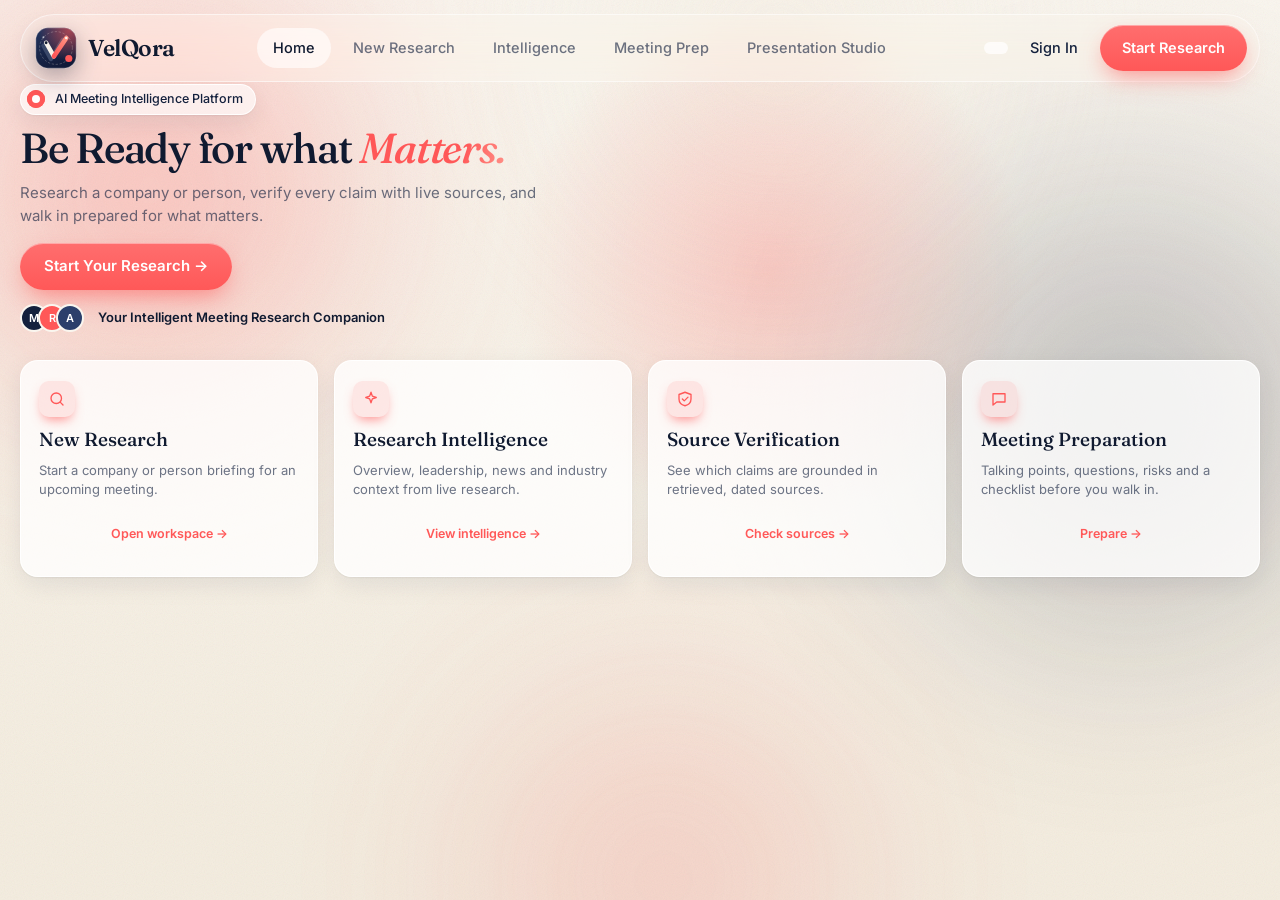
==== commit 9ebdcc5b: "Part 2: Homepage compact redesign and new research workspace with real backend polling" ====
--- a/frontend/pages/index.html
+++ b/frontend/pages/index.html
@@ -29,10 +29,9 @@
       <h1 aria-label="Be Ready for what Matters.">
         <span class="line"><span class="w" style="animation-delay:.2s">Be Ready for what</span> <span class="w" style="animation-delay:.32s"><em>Matters.</em></span></span>
       </h1>
-      <p class="lead rise" style="animation-delay:.5s">Research a company or person, verify sources, prepare talking points, and build a meeting presentation — in one workspace.</p>
+      <p class="lead rise" style="animation-delay:.5s">Research a company or person, verify every claim with live sources, and walk in prepared for what matters.</p>
       <div class="cta rise" style="animation-delay:.65s">
-        <a href="research.html" class="btn btn-coral mag" id="startResearchCta">Start Your Research <span class="arr">→</span></a>
-        <a href="studio.html" class="btn btn-ghost mag">Presentation Studio</a>
+        <a href="research.html" class="btn btn-coral mag" id="startResearchCta">Start Your Research →</a>
       </div>
       <div class="trust rise" style="animation-delay:.8s">
         <div class="avatars"><span>M</span><span>R</span><span>A</span></div>
@@ -40,26 +39,27 @@
       </div>
     </div>
   </section>
+
   <section class="dash-grid" aria-label="Product areas">
-    <a class="feat-card io" href="research.html">
+    <a class="feat-card io" href="research.html" id="featResearch">
       <span class="ico"><svg viewBox="0 0 24 24"><circle cx="11" cy="11" r="7"/><path d="m20 20-3.5-3.5"/></svg></span>
       <h3>New Research</h3>
       <p>Start a company or person briefing for an upcoming meeting.</p>
       <span class="go">Open workspace →</span>
     </a>
-    <a class="feat-card io" href="intelligence.html">
+    <a class="feat-card io" href="intelligence.html" id="featIntel">
       <span class="ico"><svg viewBox="0 0 24 24"><path d="M12 3l1.8 5.2L19 10l-5.2 1.8L12 17l-1.8-5.2L5 10l5.2-1.8z"/></svg></span>
       <h3>Research Intelligence</h3>
       <p>Overview, leadership, news and industry context from live research.</p>
       <span class="go">View intelligence →</span>
     </a>
-    <a class="feat-card io" href="intelligence.html#verification">
+    <a class="feat-card io" href="intelligence.html#verification" id="featVerify">
       <span class="ico"><svg viewBox="0 0 24 24"><path d="M12 3l8 3v6c0 4.5-3.2 7.8-8 9-4.8-1.2-8-4.5-8-9V6l8-3zM8.5 12l2.5 2.5L16 9.5"/></svg></span>
       <h3>Source Verification</h3>
       <p>See which claims are grounded in retrieved, dated sources.</p>
       <span class="go">Check sources →</span>
     </a>
-    <a class="feat-card io" href="meeting.html">
+    <a class="feat-card io" href="meeting.html" id="featMeeting">
       <span class="ico"><svg viewBox="0 0 24 24"><path d="M4 5h16v11H9l-5 4z"/></svg></span>
       <h3>Meeting Preparation</h3>
       <p>Talking points, questions, risks and a checklist before you walk in.</p>
--- a/frontend/assets/css/dashboard.css
+++ b/frontend/assets/css/dashboard.css
@@ -1,18 +1,21 @@
 /* Compact homepage dashboard */
-.hero-compact{min-height:auto;grid-template-columns:1fr;gap:20px;padding:108px 0 28px;align-items:start}
-.hero-compact h1{font-size:clamp(32px,4.2vw,48px);line-height:1.08}
-.hero-compact .lead{margin-top:12px;max-width:560px;font-size:15.5px;line-height:1.55}
-.hero-compact .cta{margin-top:18px}
-.hero-compact .cta .btn{padding:13px 22px;font-size:15px}
-.hero-compact .trust{margin-top:18px}
-.hero-compact .eyebrow{margin-bottom:14px}
-.dash-grid{display:grid;grid-template-columns:repeat(4,1fr);gap:16px;width:min(1240px,calc(100% - 40px));margin:0 auto 56px}
-.feat-card{display:flex;flex-direction:column;gap:8px;padding:22px 20px;border-radius:var(--r-md);background:var(--panel);border:1px solid rgba(255,255,255,.9);box-shadow:var(--shadow-1);min-height:168px;transition:transform .3s var(--ease),box-shadow .3s}
-.feat-card:hover{transform:translateY(-3px);box-shadow:var(--shadow-3d)}
+.hero-compact{min-height:auto;grid-template-columns:1fr;gap:14px;padding:84px 0 20px;align-items:start}
+.hero-compact h1{font-size:clamp(28px,3.8vw,42px);line-height:1.1;letter-spacing:-.03em}
+.hero-compact .eyebrow{margin-bottom:10px;padding:5px 12px 5px 6px;font-size:12.5px}
+.hero-compact .eyebrow .dot{width:18px;height:18px}
+.hero-compact .lead{margin-top:8px;max-width:540px;font-size:15px;line-height:1.5;color:var(--ink-60)}
+.hero-compact .cta{margin-top:16px;gap:12px}
+.hero-compact .cta .btn{padding:12px 24px;font-size:15px;font-weight:600}
+.hero-compact .trust{margin-top:14px;font-size:13px}
+.hero-compact .avatars span{width:28px;height:28px;font-size:11px}
+.dash-grid{display:grid;grid-template-columns:repeat(4,1fr);gap:16px;width:min(1240px,calc(100% - 40px));margin:8px auto 48px}
+.feat-card{display:flex;flex-direction:column;gap:8px;padding:20px 18px;border-radius:var(--r-md);background:var(--panel);border:1px solid rgba(255,255,255,.9);box-shadow:var(--shadow-1);min-height:160px;transition:transform .3s var(--ease),box-shadow .3s,border-color .3s}
+.feat-card:hover{transform:translateY(-3px);box-shadow:var(--shadow-3d);border-color:rgba(255,88,88,.4)}
 .feat-card .ico{width:36px;height:36px;border-radius:10px;background:rgba(255,88,88,.12);color:var(--coral);display:grid;place-items:center}
 .feat-card .ico svg{width:18px;height:18px;stroke:currentColor;fill:none;stroke-width:1.8;stroke-linecap:round;stroke-linejoin:round}
-.feat-card h3{font-family:var(--serif);font-size:20px;font-weight:500}
-.feat-card p{font-size:13.5px;color:var(--ink-60);line-height:1.5;flex:1}
-.feat-card .go{font-size:13px;font-weight:600;color:var(--coral)}
+.feat-card h3{font-family:var(--serif);font-size:19px;font-weight:500;color:var(--deep)}
+.feat-card p{font-size:13px;color:var(--ink-60);line-height:1.45;flex:1}
+.feat-card .go{font-size:12.5px;font-weight:600;color:var(--coral);display:inline-flex;align-items:center;gap:4px;transition:transform .2s var(--ease)}
+.feat-card:hover .go{transform:translateX(3px)}
 @media(max-width:1080px){.dash-grid{grid-template-columns:repeat(2,1fr)}}
-@media(max-width:640px){.dash-grid{grid-template-columns:1fr;margin-bottom:36px}.hero-compact{padding-top:96px}}
+@media(max-width:640px){.dash-grid{grid-template-columns:1fr;margin-bottom:32px}.hero-compact{padding-top:80px}}
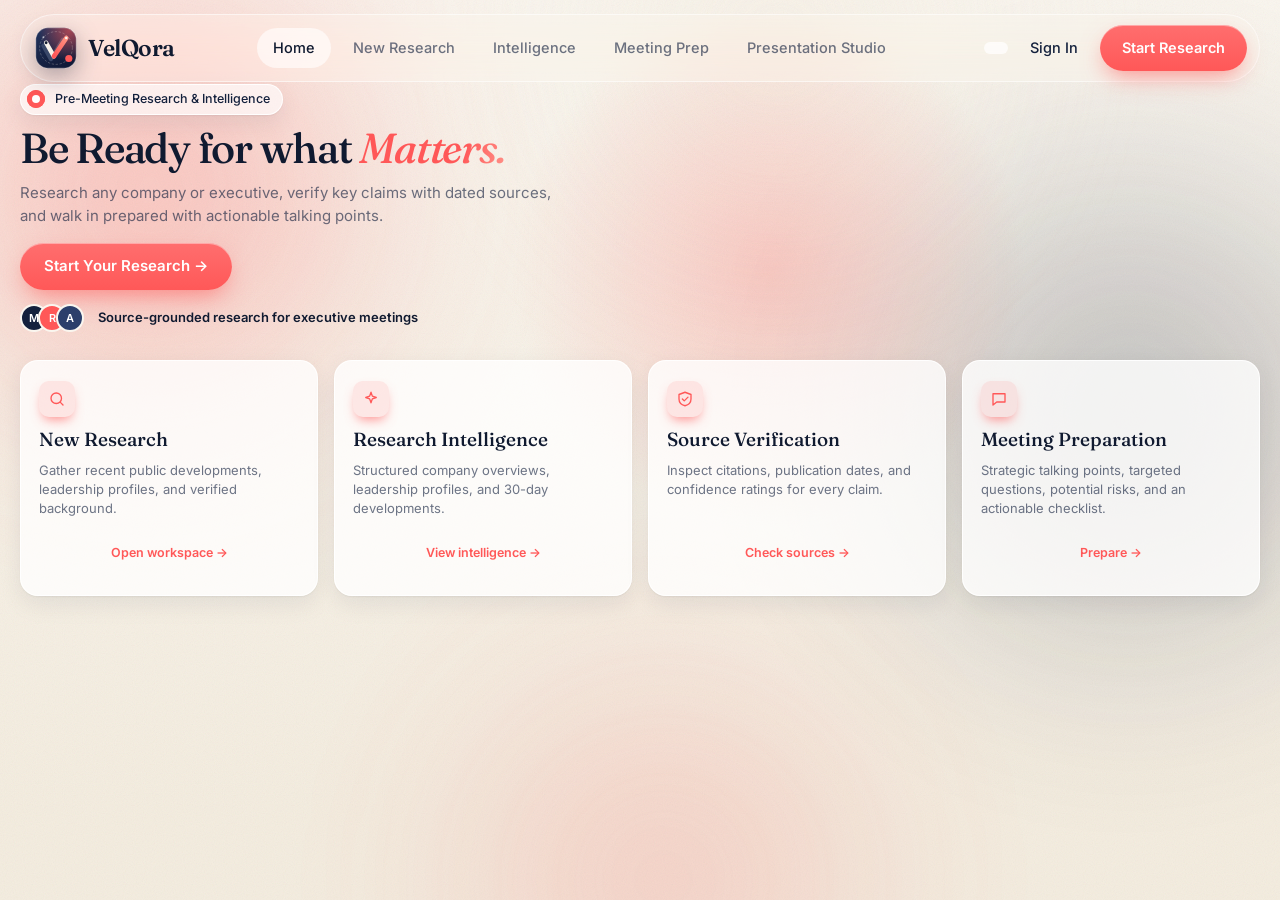
==== commit 37cd8504: "Improve website copy and remove AI slop" ====
--- a/frontend/pages/index.html
+++ b/frontend/pages/index.html
@@ -3,8 +3,8 @@
 <head>
 <meta charset="UTF-8">
 <meta name="viewport" content="width=device-width, initial-scale=1">
-<title>VelQora — Be Ready for what Matters</title>
-<meta name="description" content="VelQora is an AI meeting intelligence platform: company insights, people research and recent developments before every important conversation.">
+<title>VelQora — Be Ready for What Matters</title>
+<meta name="description" content="Pre-meeting research and intelligence: company insights, leadership profiles, and verified developments for every important discussion.">
 <link rel="icon" href="data:image/svg+xml,%3Csvg xmlns='http://www.w3.org/2000/svg' viewBox='0 0 40 40'%3E%3Crect width='40' height='40' rx='11' fill='%23182444'/%3E%3Cpath d='M10.6 15 18 28' stroke='%23F4EDE0' stroke-width='4.2' stroke-linecap='round'/%3E%3Cpath d='M18 28 29.8 10.5' stroke='%23FF5858' stroke-width='4.4' stroke-linecap='round'/%3E%3Ccircle cx='32.2' cy='30' r='2' fill='%23FF5858'/%3E%3C/svg%3E">
 <link rel="preconnect" href="https://fonts.googleapis.com">
 <link rel="preconnect" href="https://fonts.gstatic.com" crossorigin>
@@ -25,17 +25,17 @@
 <main id="home">
   <section class="hero hero-compact">
     <div>
-      <div class="eyebrow rise" style="animation-delay:.1s"><span class="dot"></span>AI Meeting Intelligence Platform</div>
-      <h1 aria-label="Be Ready for what Matters.">
+      <div class="eyebrow rise" style="animation-delay:.1s"><span class="dot"></span>Pre-Meeting Research &amp; Intelligence</div>
+      <h1 aria-label="Be ready for what matters.">
         <span class="line"><span class="w" style="animation-delay:.2s">Be Ready for what</span> <span class="w" style="animation-delay:.32s"><em>Matters.</em></span></span>
       </h1>
-      <p class="lead rise" style="animation-delay:.5s">Research a company or person, verify every claim with live sources, and walk in prepared for what matters.</p>
+      <p class="lead rise" style="animation-delay:.5s">Research any company or executive, verify key claims with dated sources, and walk in prepared with actionable talking points.</p>
       <div class="cta rise" style="animation-delay:.65s">
         <a href="research.html" class="btn btn-coral mag" id="startResearchCta">Start Your Research →</a>
       </div>
       <div class="trust rise" style="animation-delay:.8s">
         <div class="avatars"><span>M</span><span>R</span><span>A</span></div>
-        <span><strong>Your Intelligent Meeting Research Companion</strong></span>
+        <span><strong>Source-grounded research for executive meetings</strong></span>
       </div>
     </div>
   </section>
@@ -44,25 +44,25 @@
     <a class="feat-card io" href="research.html" id="featResearch">
       <span class="ico"><svg viewBox="0 0 24 24"><circle cx="11" cy="11" r="7"/><path d="m20 20-3.5-3.5"/></svg></span>
       <h3>New Research</h3>
-      <p>Start a company or person briefing for an upcoming meeting.</p>
+      <p>Gather recent public developments, leadership profiles, and verified background.</p>
       <span class="go">Open workspace →</span>
     </a>
     <a class="feat-card io" href="intelligence.html" id="featIntel">
       <span class="ico"><svg viewBox="0 0 24 24"><path d="M12 3l1.8 5.2L19 10l-5.2 1.8L12 17l-1.8-5.2L5 10l5.2-1.8z"/></svg></span>
       <h3>Research Intelligence</h3>
-      <p>Overview, leadership, news and industry context from live research.</p>
+      <p>Structured company overviews, leadership profiles, and 30-day developments.</p>
       <span class="go">View intelligence →</span>
     </a>
     <a class="feat-card io" href="intelligence.html#verification" id="featVerify">
       <span class="ico"><svg viewBox="0 0 24 24"><path d="M12 3l8 3v6c0 4.5-3.2 7.8-8 9-4.8-1.2-8-4.5-8-9V6l8-3zM8.5 12l2.5 2.5L16 9.5"/></svg></span>
       <h3>Source Verification</h3>
-      <p>See which claims are grounded in retrieved, dated sources.</p>
+      <p>Inspect citations, publication dates, and confidence ratings for every claim.</p>
       <span class="go">Check sources →</span>
     </a>
     <a class="feat-card io" href="meeting.html" id="featMeeting">
       <span class="ico"><svg viewBox="0 0 24 24"><path d="M4 5h16v11H9l-5 4z"/></svg></span>
       <h3>Meeting Preparation</h3>
-      <p>Talking points, questions, risks and a checklist before you walk in.</p>
+      <p>Strategic talking points, targeted questions, potential risks, and an actionable checklist.</p>
       <span class="go">Prepare →</span>
     </a>
   </section>
--- a/frontend/assets/css/global.css
+++ b/frontend/assets/css/global.css
@@ -1,6 +1,6 @@
 /* Global reset and base element rules */
 *{box-sizing:border-box;margin:0;padding:0}
-html{scroll-behavior:smooth}
+html{scroll-behavior:smooth;overflow-x:hidden}
 body{font-family:var(--sans);color:var(--deep);background:var(--soft);overflow-x:hidden;-webkit-font-smoothing:antialiased;line-height:1.5}
 a{color:inherit;text-decoration:none}
 button{font:inherit;cursor:pointer;border:0;background:none;color:inherit}
--- a/frontend/assets/css/responsive.css
+++ b/frontend/assets/css/responsive.css
@@ -26,6 +26,11 @@
   .how .lbl{width:100%}
   .step+.step::before{display:none}
 }
+@media(max-width:480px){
+  .nav .btn-coral{padding:8px 12px;font-size:12px;white-space:nowrap}
+  .nav .brand{font-size:16px;gap:8px}
+  .nav .brand .logo{width:32px;height:32px}
+}
 @media(prefers-reduced-motion:reduce){
   *{animation-duration:.01ms!important;animation-iteration-count:1!important;transition:none!important}
   h1 .w,.rise,.slot,.logo .st,.logo .pop,.logo .halo2{opacity:1!important;transform:none!important;filter:none!important;stroke-dashoffset:0!important}
